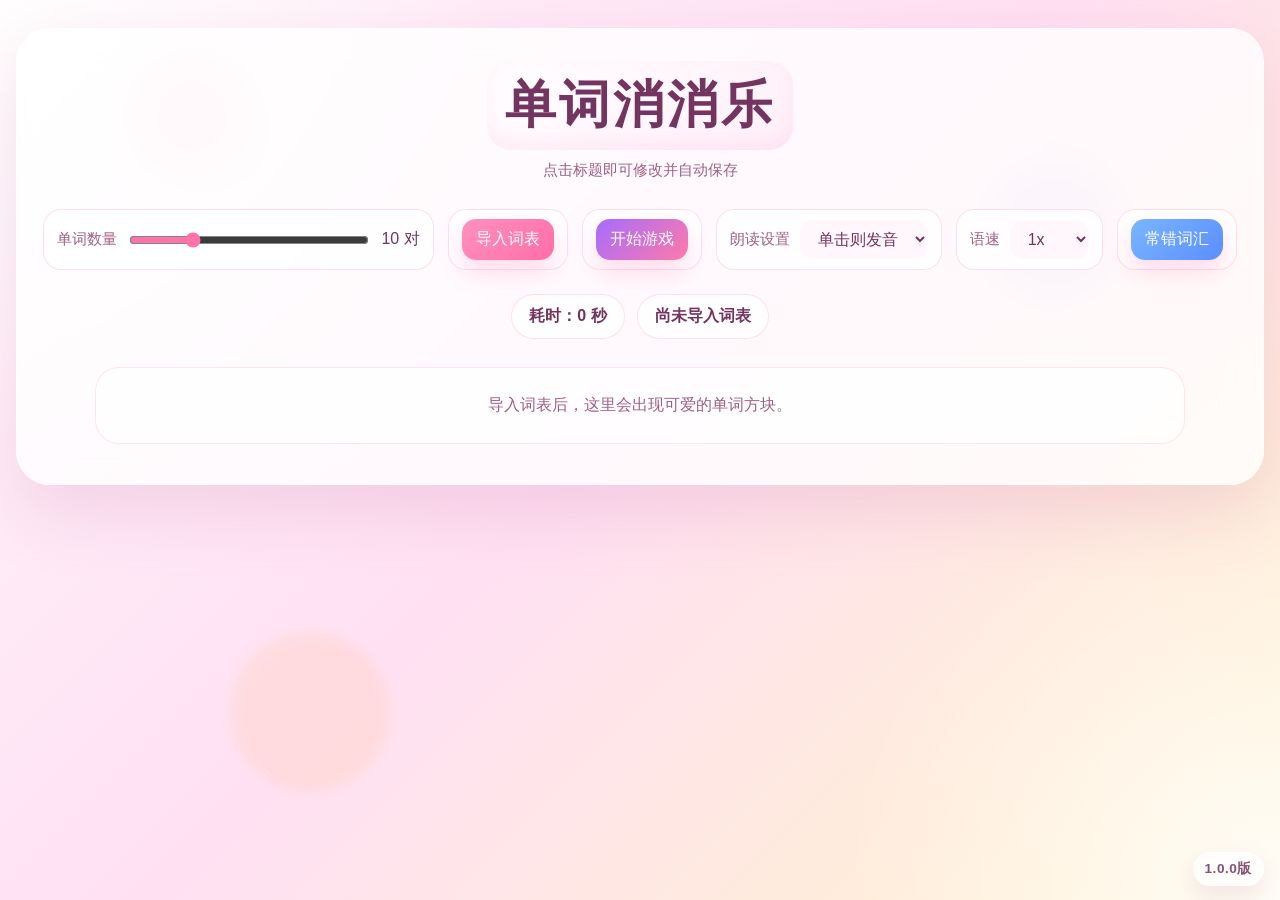
==== index.html @ 27cb5bee "Initial commit: add offline word matching game" ====
<!DOCTYPE html>
<html lang="zh-CN">
  <head>
    <meta charset="UTF-8" />
    <meta name="viewport" content="width=device-width, initial-scale=1.0" />
    <title>单词消消乐</title>
    <link rel="stylesheet" href="./styles.css" />
  </head>
  <body>
    <div class="page-shell">
      <div class="spark spark-a"></div>
      <div class="spark spark-b"></div>
      <div class="spark spark-c"></div>

      <main class="game-card">
        <header class="hero">
          <h1 id="game-title" class="game-title" title="点击修改标题">单词消消乐</h1>
          <div class="title-tip">点击标题即可修改并自动保存</div>
        </header>

        <section class="toolbar" aria-label="游戏菜单">
          <label class="menu-item slider-group">
            <span class="menu-label">单词数量</span>
            <input id="pair-range" type="range" min="5" max="25" value="10" />
            <span id="pair-count">10 对</span>
          </label>

          <div class="menu-item">
            <button id="import-btn" type="button" class="action-btn">导入词表</button>
            <input
              id="file-input"
              class="sr-only-input"
              type="file"
              accept=".xlsx,.xls,.csv,.tsv,.txt"
            />
          </div>

          <div class="menu-item">
            <button id="start-btn" type="button" class="action-btn primary">开始游戏</button>
          </div>

          <label class="menu-item">
            <span class="menu-label">朗读设置</span>
            <select id="speech-mode">
              <option value="click">单击则发音</option>
              <option value="match">匹配后发音</option>
              <option value="off">不发音</option>
            </select>
          </label>

          <label class="menu-item">
            <span class="menu-label">语速</span>
            <select id="speech-rate">
              <option value="1">1x</option>
              <option value="0.5">0.5x</option>
              <option value="2">2x</option>
            </select>
          </label>

          <div class="menu-item">
            <button id="mistakes-btn" type="button" class="action-btn ghost">常错词汇</button>
          </div>
        </section>

        <section class="status-row">
          <div id="timer-text" class="timer-badge">耗时：0 秒</div>
          <div id="wordbook-text" class="wordbook-status">尚未导入词表</div>
        </section>

        <section id="board" class="board is-locked" aria-label="单词面板"></section>
      </main>
    </div>

    <div id="result-modal" class="modal hidden" aria-hidden="true">
      <div class="modal-card">
        <h2>恭喜通关</h2>
        <p id="result-text">本轮耗时：0 秒</p>
        <div class="result-actions">
          <button id="continue-btn" type="button" class="action-btn primary">继续挑战</button>
          <button id="finish-btn" type="button" class="action-btn">完成</button>
        </div>
      </div>
    </div>

    <div id="mistakes-modal" class="modal hidden" aria-hidden="true">
      <div class="modal-card modal-wide">
        <div class="modal-header">
          <h2>常错词汇 Top 100</h2>
          <button id="close-mistakes-btn" type="button" class="icon-close" aria-label="关闭">×</button>
        </div>
        <div class="mistakes-head">
          <span>发音</span>
          <span>单词</span>
          <span>解释</span>
          <span>错误次数</span>
        </div>
        <div id="mistakes-list" class="mistakes-list"></div>
      </div>
    </div>

    <template id="card-template">
      <button type="button" class="word-card">
        <span class="word-text"></span>
      </button>
    </template>

    <div class="version-badge">1.0.0版</div>

    <script src="./app.js"></script>
  </body>
</html>
---- styles.css ----
:root {
  --bg-1: #fff6fb;
  --bg-2: #ffe0f3;
  --bg-3: #fff3cc;
  --card: rgba(255, 255, 255, 0.78);
  --card-border: rgba(255, 255, 255, 0.7);
  --text-main: #73355f;
  --text-soft: #9e5f85;
  --shadow: 0 24px 70px rgba(196, 104, 157, 0.2);
  --pink: linear-gradient(135deg, #ff82b2, #ff5f8f);
  --green: linear-gradient(135deg, #74d59d, #4bb77a);
  --purple: linear-gradient(135deg, #b17cff, #8a55ea);
  --orange: linear-gradient(135deg, #ffb05f, #ff8750);
  --brown: linear-gradient(135deg, #bf8b65, #9a6544);
  --blue: linear-gradient(135deg, #73b7ff, #438dff);
  --danger: linear-gradient(135deg, #ff5c72, #ff8693);
}

* {
  box-sizing: border-box;
}

body {
  margin: 0;
  min-height: 100vh;
  font-family: "Trebuchet MS", "PingFang SC", "Microsoft YaHei", sans-serif;
  color: var(--text-main);
  background:
    radial-gradient(circle at top left, rgba(255, 255, 255, 0.95), transparent 32%),
    radial-gradient(circle at bottom right, rgba(255, 255, 255, 0.85), transparent 28%),
    linear-gradient(135deg, var(--bg-1), var(--bg-2) 48%, var(--bg-3));
}

.page-shell {
  position: relative;
  overflow: hidden;
  min-height: 100vh;
  padding: 28px 16px 48px;
}

.spark {
  position: absolute;
  border-radius: 999px;
  filter: blur(6px);
  opacity: 0.55;
  pointer-events: none;
  animation: floaty 7s ease-in-out infinite;
}

.spark-a {
  top: 6%;
  left: 10%;
  width: 120px;
  height: 120px;
  background: rgba(255, 140, 181, 0.34);
}

.spark-b {
  top: 18%;
  right: 12%;
  width: 140px;
  height: 140px;
  background: rgba(159, 124, 255, 0.3);
  animation-delay: -2s;
}

.spark-c {
  bottom: 12%;
  left: 18%;
  width: 160px;
  height: 160px;
  background: rgba(255, 181, 96, 0.25);
  animation-delay: -4s;
}

.game-card {
  position: relative;
  z-index: 1;
  max-width: 1280px;
  margin: 0 auto;
  padding: 32px 24px 40px;
  border: 1px solid var(--card-border);
  border-radius: 34px;
  background: var(--card);
  backdrop-filter: blur(18px);
  box-shadow: var(--shadow);
}

.hero {
  text-align: center;
}

.game-title {
  display: inline-block;
  margin: 0;
  padding: 10px 18px;
  border-radius: 24px;
  font-size: clamp(2rem, 4vw, 3.4rem);
  letter-spacing: 0.06em;
  background: linear-gradient(135deg, rgba(255, 255, 255, 0.8), rgba(255, 235, 246, 0.72));
  box-shadow: inset 0 -8px 20px rgba(255, 165, 204, 0.18);
  cursor: text;
  outline: none;
}

.game-title[contenteditable="true"] {
  box-shadow: 0 0 0 3px rgba(255, 135, 193, 0.3), inset 0 -8px 20px rgba(255, 165, 204, 0.18);
}

.title-tip {
  margin-top: 10px;
  color: var(--text-soft);
  font-size: 0.95rem;
}

.toolbar {
  display: flex;
  flex-wrap: wrap;
  justify-content: center;
  gap: 14px;
  margin-top: 28px;
}

.menu-item {
  display: flex;
  align-items: center;
  gap: 10px;
  min-height: 52px;
  padding: 10px 14px;
  border-radius: 18px;
  background: rgba(255, 255, 255, 0.75);
  box-shadow: inset 0 0 0 1px rgba(255, 200, 221, 0.6);
}

.menu-label {
  font-size: 0.95rem;
  color: var(--text-soft);
  white-space: nowrap;
}

.slider-group {
  min-width: min(100%, 360px);
}

input[type="range"] {
  width: min(240px, 42vw);
  accent-color: #ff73a8;
}

select,
.action-btn,
.icon-close {
  border: none;
  border-radius: 14px;
  font: inherit;
}

select,
.action-btn {
  padding: 10px 14px;
}

select {
  color: var(--text-main);
  background: rgba(255, 247, 252, 0.95);
}

.action-btn {
  color: #fff;
  cursor: pointer;
  background: linear-gradient(135deg, #ff91be, #ff6da7);
  box-shadow: 0 12px 22px rgba(255, 121, 176, 0.25);
  transition: transform 0.18s ease, box-shadow 0.18s ease, filter 0.18s ease;
}

.action-btn:hover,
.word-card:hover,
.icon-close:hover {
  transform: translateY(-2px);
}

.action-btn:active,
.word-card:active,
.icon-close:active {
  transform: translateY(0);
}

.action-btn.primary {
  background: linear-gradient(135deg, #a56dff, #ff79a8);
}

.sr-only-input {
  position: absolute;
  width: 1px;
  height: 1px;
  padding: 0;
  margin: -1px;
  overflow: hidden;
  clip: rect(0, 0, 0, 0);
  white-space: nowrap;
  border: 0;
}

.action-btn.ghost {
  background: linear-gradient(135deg, #7ab6ff, #5a8eff);
}

.status-row {
  display: flex;
  flex-wrap: wrap;
  justify-content: center;
  gap: 12px;
  margin-top: 24px;
}

.timer-badge,
.wordbook-status {
  padding: 12px 18px;
  border-radius: 999px;
  background: rgba(255, 255, 255, 0.82);
  box-shadow: inset 0 0 0 1px rgba(255, 211, 228, 0.72);
  font-weight: 700;
}

.board {
  display: grid;
  grid-template-columns: repeat(10, minmax(86px, 1fr));
  gap: 14px;
  max-width: 1090px;
  margin: 28px auto 0;
  justify-content: center;
}

.board.is-locked .word-card {
  cursor: not-allowed;
  filter: saturate(0.76);
}

.word-card {
  position: relative;
  min-height: 78px;
  padding: 12px 10px;
  border: none;
  border-radius: 22px;
  color: #fff;
  font-size: 1rem;
  font-weight: 700;
  line-height: 1.35;
  word-break: break-word;
  cursor: pointer;
  box-shadow: 0 16px 24px rgba(126, 86, 144, 0.18);
  transition: transform 0.18s ease, filter 0.18s ease, opacity 0.24s ease;
}

.word-card::after {
  content: "";
  position: absolute;
  inset: 0;
  border-radius: inherit;
  box-shadow: inset 0 0 0 2px rgba(255, 255, 255, 0.2);
  pointer-events: none;
}

.word-card.is-selected {
  transform: translateY(-4px) scale(1.02);
  box-shadow: 0 18px 28px rgba(102, 67, 138, 0.26);
}

.word-card.is-wrong {
  background: var(--danger) !important;
  animation: wrongFlash 0.36s ease;
}

.word-card.is-matched {
  animation: vanish 0.6s ease forwards;
  pointer-events: none;
}

.empty-board {
  grid-column: 1 / -1;
  padding: 28px 20px;
  text-align: center;
  border-radius: 24px;
  color: var(--text-soft);
  background: rgba(255, 255, 255, 0.72);
  box-shadow: inset 0 0 0 1px rgba(255, 214, 232, 0.65);
}

.modal {
  position: fixed;
  inset: 0;
  display: flex;
  align-items: center;
  justify-content: center;
  padding: 20px;
  background: rgba(91, 42, 79, 0.35);
  backdrop-filter: blur(10px);
  z-index: 20;
}

.modal.hidden {
  display: none;
}

.modal-card {
  width: min(92vw, 460px);
  padding: 28px 24px;
  border-radius: 28px;
  background: linear-gradient(180deg, #fffdfd, #fff0f6);
  box-shadow: 0 30px 60px rgba(146, 86, 129, 0.3);
  text-align: center;
}

.modal-wide {
  width: min(96vw, 920px);
  text-align: left;
}

.modal-card h2 {
  margin: 0 0 12px;
}

.result-actions {
  display: flex;
  justify-content: center;
  gap: 12px;
  margin-top: 20px;
}

.modal-header,
.mistakes-head,
.mistake-row {
  display: grid;
  grid-template-columns: 90px minmax(140px, 1.1fr) minmax(180px, 2fr) 110px;
  gap: 12px;
  align-items: center;
}

.modal-header {
  margin-bottom: 16px;
}

.modal-header h2 {
  grid-column: 1 / span 3;
}

.icon-close {
  width: 42px;
  height: 42px;
  margin-left: auto;
  color: #fff;
  font-size: 1.5rem;
  cursor: pointer;
  background: linear-gradient(135deg, #ff86b5, #ff659d);
}

.mistakes-head {
  padding: 12px 14px;
  margin-bottom: 8px;
  border-radius: 16px;
  color: var(--text-soft);
  font-weight: 700;
  background: rgba(255, 244, 249, 0.95);
}

.mistakes-list {
  max-height: 62vh;
  overflow: auto;
}

.mistake-row {
  padding: 10px 14px;
  border-radius: 16px;
  background: rgba(255, 255, 255, 0.82);
}

.mistake-row + .mistake-row {
  margin-top: 8px;
}

.speak-btn {
  width: 46px;
  height: 46px;
  border: none;
  border-radius: 14px;
  color: #fff;
  cursor: pointer;
  background: linear-gradient(135deg, #7caeff, #5d8cff);
}

.mistake-empty {
  padding: 22px 12px;
  text-align: center;
  color: var(--text-soft);
}

.version-badge {
  position: fixed;
  right: 16px;
  bottom: 14px;
  z-index: 12;
  padding: 8px 12px;
  border-radius: 999px;
  color: rgba(115, 53, 95, 0.86);
  font-size: 0.85rem;
  font-weight: 700;
  letter-spacing: 0.04em;
  background: rgba(255, 255, 255, 0.72);
  box-shadow: 0 10px 24px rgba(173, 106, 143, 0.16);
  backdrop-filter: blur(10px);
}

@keyframes vanish {
  0% {
    opacity: 1;
    transform: scale(1);
  }
  50% {
    opacity: 0.88;
    transform: scale(1.08) rotate(2deg);
  }
  100% {
    opacity: 0;
    transform: scale(0.2) rotate(12deg);
  }
}

@keyframes wrongFlash {
  0%,
  100% {
    transform: translateX(0);
  }
  20% {
    transform: translateX(-6px);
  }
  40% {
    transform: translateX(6px);
  }
  60% {
    transform: translateX(-3px);
  }
  80% {
    transform: translateX(3px);
  }
}

@keyframes floaty {
  0%,
  100% {
    transform: translateY(0) scale(1);
  }
  50% {
    transform: translateY(-14px) scale(1.06);
  }
}

@media (max-width: 1080px) {
  .board {
    grid-template-columns: repeat(6, minmax(86px, 1fr));
  }
}

@media (max-width: 760px) {
  .page-shell {
    padding-inline: 10px;
  }

  .game-card {
    padding: 24px 14px 30px;
    border-radius: 26px;
  }

  .toolbar {
    justify-content: stretch;
  }

  .menu-item,
  .slider-group {
    width: 100%;
    justify-content: space-between;
  }

  .board {
    grid-template-columns: repeat(3, minmax(88px, 1fr));
    gap: 12px;
  }

  .modal-header,
  .mistakes-head,
  .mistake-row {
    grid-template-columns: 70px 1fr;
  }

  .result-actions {
    flex-direction: column;
  }

  .mistakes-head span:nth-child(3),
  .mistakes-head span:nth-child(4),
  .mistake-row .meaning,
  .mistake-row .count {
    grid-column: 2;
  }

  .modal-header h2 {
    grid-column: 1 / 2;
  }
}
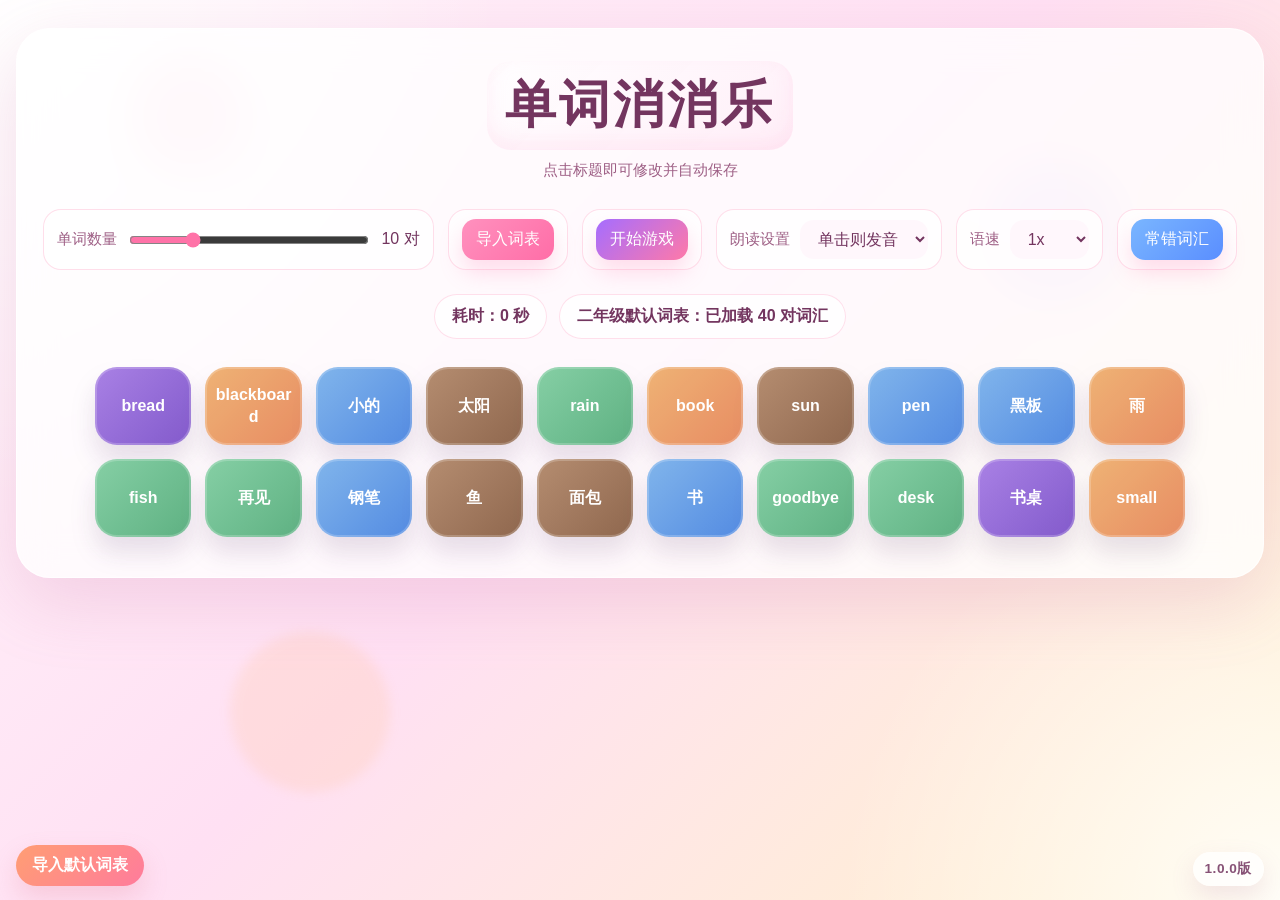
==== commit c8261276: "Add graded default wordbooks for primary students" ====
--- a/index.html
+++ b/index.html
@@ -98,12 +98,26 @@
       </div>
     </div>
 
+    <div id="wordbook-modal" class="modal hidden" aria-hidden="true">
+      <div class="modal-card">
+        <h2>选择默认词表</h2>
+        <div class="wordbook-actions">
+          <button type="button" class="action-btn wordbook-option" data-book="grade2">二年级</button>
+          <button type="button" class="action-btn wordbook-option" data-book="grade3">三年级</button>
+          <button type="button" class="action-btn wordbook-option" data-book="grade4">四年级</button>
+          <button type="button" class="action-btn wordbook-option" data-book="grade5">五年级</button>
+          <button type="button" class="action-btn wordbook-option" data-book="grade6">六年级</button>
+        </div>
+      </div>
+    </div>
+
     <template id="card-template">
       <button type="button" class="word-card">
         <span class="word-text"></span>
       </button>
     </template>
 
+    <button id="default-wordbook-btn" type="button" class="default-wordbook-btn">导入默认词表</button>
     <div class="version-badge">1.0.0版</div>
 
     <script src="./app.js"></script>
--- a/styles.css
+++ b/styles.css
@@ -327,6 +327,17 @@
   margin-top: 20px;
 }
 
+.wordbook-actions {
+  display: grid;
+  grid-template-columns: repeat(2, minmax(0, 1fr));
+  gap: 12px;
+  margin-top: 20px;
+}
+
+.wordbook-option:last-child:nth-child(odd) {
+  grid-column: 1 / -1;
+}
+
 .modal-header,
 .mistakes-head,
 .mistake-row {
@@ -410,6 +421,32 @@
   backdrop-filter: blur(10px);
 }
 
+.default-wordbook-btn {
+  position: fixed;
+  left: 16px;
+  bottom: 14px;
+  z-index: 12;
+  padding: 10px 16px;
+  border: none;
+  border-radius: 999px;
+  color: #fff;
+  font: inherit;
+  font-weight: 700;
+  cursor: pointer;
+  background: linear-gradient(135deg, #ff9e73, #ff7b9c);
+  box-shadow: 0 12px 26px rgba(221, 113, 134, 0.22);
+  backdrop-filter: blur(10px);
+  transition: transform 0.18s ease, box-shadow 0.18s ease;
+}
+
+.default-wordbook-btn:hover {
+  transform: translateY(-2px);
+}
+
+.default-wordbook-btn:active {
+  transform: translateY(0);
+}
+
 @keyframes vanish {
   0% {
     opacity: 1;
@@ -493,6 +530,10 @@
 
   .result-actions {
     flex-direction: column;
+  }
+
+  .wordbook-actions {
+    grid-template-columns: 1fr;
   }
 
   .mistakes-head span:nth-child(3),
